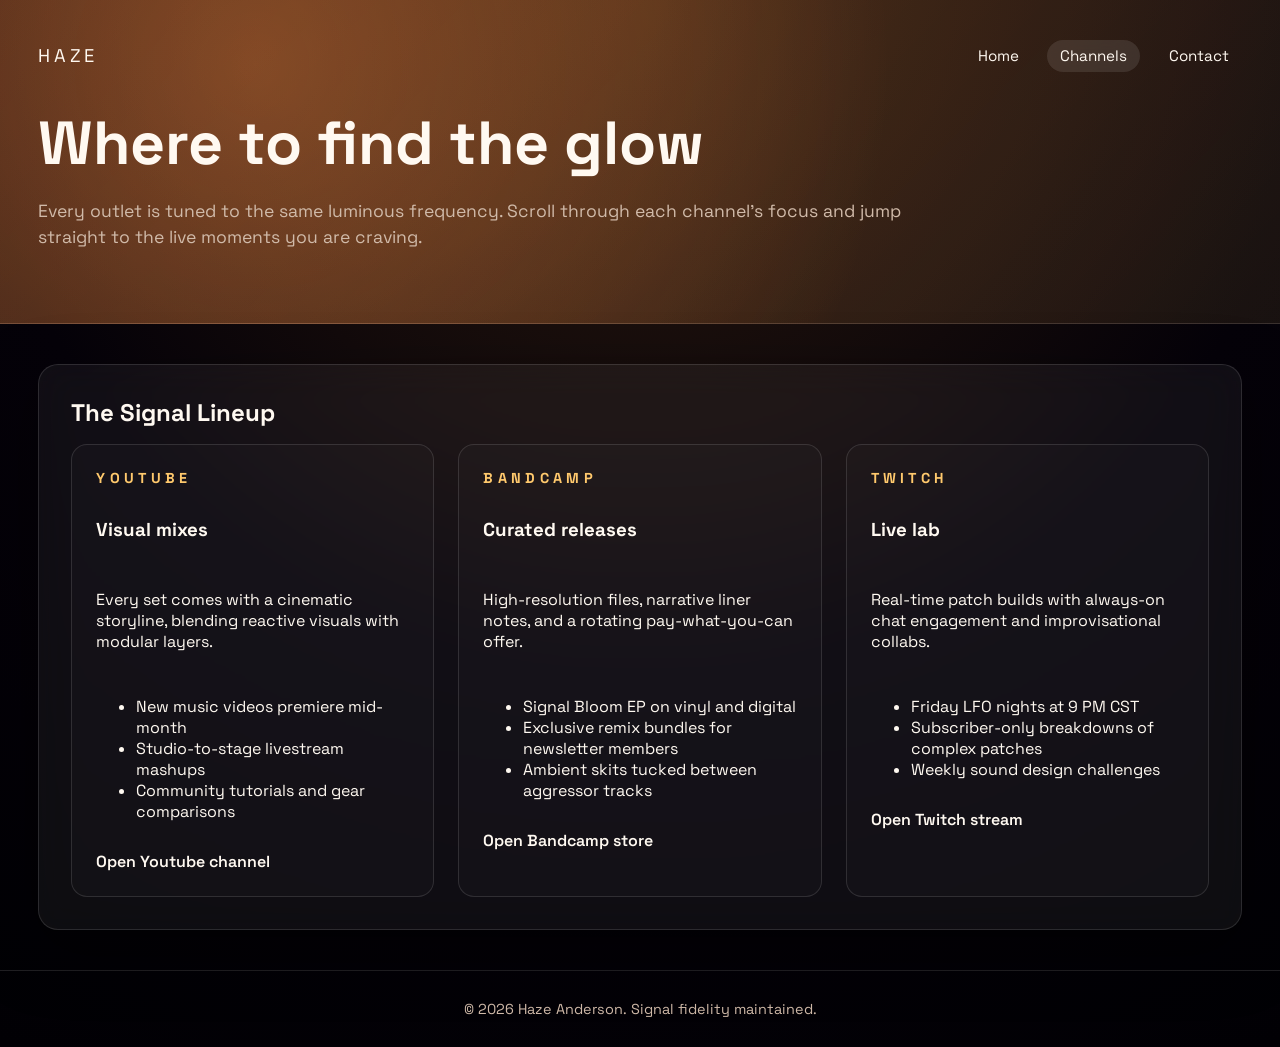
==== channels.html @ f81eba56 "init" ====
<!DOCTYPE html>
<html lang="en">
  <head>
    <meta charset="UTF-8" />
    <meta name="viewport" content="width=device-width, initial-scale=1" />
    <title>Channels | Haze Anderson</title>
    <link rel="preconnect" href="https://fonts.googleapis.com" />
    <link rel="preconnect" href="https://fonts.gstatic.com" crossorigin />
    <link
      href="https://fonts.googleapis.com/css2?family=Space+Grotesk:wght@400;500;600;700&display=swap"
      rel="stylesheet"
    />
    <link rel="stylesheet" href="assets/css/style.css" />
  </head>
  <body data-page="channels">
    <div class="page-shell">
      <header class="hero">
        <nav class="site-nav">
          <span class="brand">HAZE</span>
          <div class="nav-links">
            <a href="index.html" data-page="index">Home</a>
            <a href="channels.html" data-page="channels">Channels</a>
            <a href="contact.html" data-page="contact">Contact</a>
          </div>
        </nav>
        <div class="hero-content">
          <h1 class="hero-title">Where to find the glow</h1>
          <p class="hero-subtitle">
            Every outlet is tuned to the same luminous frequency. Scroll through each channel's focus
            and jump straight to the live moments you are craving.
          </p>
        </div>
      </header>
      <main>
        <section class="section-panel">
          <h2>The Signal Lineup</h2>
          <div class="channel-grid">
            <article class="channel-card">
              <strong>Youtube</strong>
              <h3>Visual mixes</h3>
              <p>Every set comes with a cinematic storyline, blending reactive visuals with modular layers.</p>
              <ul>
                <li>New music videos premiere mid-month</li>
                <li>Studio-to-stage livestream mashups</li>
                <li>Community tutorials and gear comparisons</li>
              </ul>
              <a href="https://www.youtube.com/hazeanderson" target="_blank" rel="noreferrer">Open Youtube channel</a>
            </article>
            <article class="channel-card">
              <strong>Bandcamp</strong>
              <h3>Curated releases</h3>
              <p>High-resolution files, narrative liner notes, and a rotating pay-what-you-can offer.</p>
              <ul>
                <li>Signal Bloom EP on vinyl and digital</li>
                <li>Exclusive remix bundles for newsletter members</li>
                <li>Ambient skits tucked between aggressor tracks</li>
              </ul>
              <a href="https://hazeanderson.bandcamp.com" target="_blank" rel="noreferrer">Open Bandcamp store</a>
            </article>
            <article class="channel-card">
              <strong>Twitch</strong>
              <h3>Live lab</h3>
              <p>Real-time patch builds with always-on chat engagement and improvisational collabs.</p>
              <ul>
                <li>Friday LFO nights at 9 PM CST</li>
                <li>Subscriber-only breakdowns of complex patches</li>
                <li>Weekly sound design challenges</li>
              </ul>
              <a href="https://www.twitch.tv/hazeanderson" target="_blank" rel="noreferrer">Open Twitch stream</a>
            </article>
          </div>
        </section>
      </main>
      <footer class="footer">
        <p>© 2026 Haze Anderson. Signal fidelity maintained.</p>
      </footer>
    </div>
    <script src="assets/js/main.js" defer></script>
  </body>
</html>
---- assets/css/style.css ----
:root {
  --ink: #fff9f1;
  --muted: #d0baa9;
  --bg: #020209;
  --surface: rgba(255, 255, 255, 0.05);
  --accent: #ff8c42;
  --accent-alt: #ffc96d;
  --border: rgba(255, 255, 255, 0.12);
}

* {
  box-sizing: border-box;
}

body {
  margin: 0;
  font-family: 'Space Grotesk', 'Poppins', system-ui, sans-serif;
  background: var(--bg);
  color: var(--ink);
  min-height: 100vh;
}

img {
  max-width: 100%;
  display: block;
}

a {
  color: inherit;
  text-decoration: none;
}

body {
  background: radial-gradient(circle at top, #2c1a0f 0%, #050209 55%, #010004 100%);
}

.page-shell {
  min-height: 100vh;
  display: flex;
  flex-direction: column;
}

.hero {
  padding: 2.5rem clamp(1.5rem, 3vw, 3rem) 3rem;
  background:
    linear-gradient(135deg, rgba(255, 140, 66, 0.22), rgba(255, 201, 109, 0.08)),
    radial-gradient(circle at 20% 20%, rgba(255, 140, 66, 0.35), transparent 60%);
  border-bottom: 1px solid var(--border);
}

.site-nav {
  display: flex;
  justify-content: space-between;
  align-items: center;
  margin-bottom: 2rem;
}

.site-nav .brand {
  font-size: 1.15rem;
  letter-spacing: 0.2em;
  text-transform: uppercase;
}

.site-nav .nav-links {
  display: flex;
  gap: 1rem;
}

.site-nav .nav-links a {
  padding: 0.4rem 0.8rem;
  border-radius: 999px;
  font-size: 0.95rem;
  transition: background 0.2s ease;
}

.site-nav .nav-links a.active,
.site-nav .nav-links a:hover {
  background: rgba(255, 255, 255, 0.1);
  backdrop-filter: blur(12px);
}

.hero-content {
  max-width: 880px;
}

.hero-title {
  font-size: clamp(2.4rem, 6vw, 3.8rem);
  margin: 0;
}

.hero-subtitle {
  color: var(--muted);
  font-size: 1.1rem;
  margin: 1rem 0 1.5rem;
  line-height: 1.5;
}

.cta-group {
  display: flex;
  flex-wrap: wrap;
  gap: 0.8rem;
}

.cta-group a,
.cta-group button {
  border: none;
  border-radius: 999px;
  padding: 0.9rem 1.6rem;
  font-size: 0.95rem;
  cursor: pointer;
  color: var(--ink);
  transition: transform 0.2s ease;
  background: linear-gradient(135deg, var(--accent), var(--accent-alt));
  box-shadow: 0 14px 40px rgba(255, 140, 66, 0.35);
}

.cta-group a:hover,
.cta-group button:hover {
  transform: translateY(-2px);
}

main {
  flex: 1;
  padding: 2.5rem clamp(1.5rem, 3vw, 3rem);
  display: flex;
  flex-direction: column;
  gap: 2.5rem;
}

.section-panel {
  background: var(--surface);
  border: 1px solid var(--border);
  border-radius: 1.25rem;
  padding: 2rem;
  backdrop-filter: blur(18px);
  box-shadow: 0 20px 60px rgba(0, 0, 0, 0.5);
}

.section-panel h2 {
  margin-top: 0;
  margin-bottom: 1rem;
}

.feature-grid {
  display: grid;
  grid-template-columns: repeat(auto-fit, minmax(240px, 1fr));
  gap: 1rem;
}

.feature-card {
  border: 1px solid var(--border);
  padding: 1.5rem;
  border-radius: 1rem;
  background: rgba(255, 255, 255, 0.02);
}

.feature-card h3 {
  margin-top: 0;
  margin-bottom: 0.5rem;
}

.feature-card p {
  margin: 0;
  color: var(--muted);
}

.channels-preview {
  display: grid;
  grid-template-columns: repeat(auto-fit, minmax(220px, 1fr));
  gap: 1rem;
}

.channel-grid {
  display: grid;
  grid-template-columns: repeat(auto-fit, minmax(240px, 1fr));
  gap: 1.5rem;
}

.channel-card {
  background: rgba(255, 255, 255, 0.02);
  border: 1px solid var(--border);
  border-radius: 1rem;
  padding: 1.5rem;
  display: flex;
  flex-direction: column;
  gap: 0.8rem;
}

.channel-card strong {
  font-size: 0.9rem;
  display: inline-block;
  text-transform: uppercase;
  letter-spacing: 0.3em;
  color: var(--accent-alt);
}

.channel-card a {
  font-weight: 600;
}

.vco-panel {
  display: flex;
  flex-direction: column;
  gap: 1.5rem;
}

.vco-grid {
  display: grid;
  grid-template-columns: repeat(auto-fit, minmax(280px, 1fr));
  gap: 1.5rem;
}

.vco-column {
  background: rgba(255, 255, 255, 0.02);
  border: 1px solid var(--border);
  border-radius: 1rem;
  padding: 1.5rem;
}

.vco-column h3 {
  margin-top: 0;
  margin-bottom: 1rem;
}

.vco-controls {
  display: grid;
  grid-template-columns: repeat(auto-fit, minmax(220px, 1fr));
  gap: 1rem;
}

.control {
  display: flex;
  flex-direction: column;
  gap: 0.3rem;
}

.control label {
  font-size: 0.85rem;
  color: var(--muted);
}

.control input[type='range'] {
  accent-color: var(--accent);
}

.wave-buttons {
  display: flex;
  flex-wrap: wrap;
  gap: 0.5rem;
}

.wave-buttons button {
  flex: 1;
  min-width: 120px;
  border: 1px solid var(--border);
  background: transparent;
  padding: 0.8rem 1rem;
  border-radius: 0.8rem;
  color: var(--ink);
  cursor: pointer;
  transition: border-color 0.2s ease, transform 0.2s ease;
}

.wave-buttons button.active {
  border-color: var(--accent);
  background: rgba(255, 140, 66, 0.2);
  transform: translateY(-2px);
}

.lfo-row {
  display: flex;
  align-items: center;
  justify-content: space-between;
  gap: 0.5rem;
}

.contact-grid {
  display: grid;
  grid-template-columns: repeat(auto-fit, minmax(250px, 1fr));
  gap: 1.5rem;
}

.contact-card,
.contact-form {
  background: rgba(255, 255, 255, 0.02);
  border: 1px solid var(--border);
  border-radius: 1rem;
  padding: 1.5rem;
}

.contact-card p,
.contact-card li {
  color: var(--muted);
  margin-bottom: 0.5rem;
}

.form-control {
  display: flex;
  flex-direction: column;
  gap: 0.3rem;
}

.form-control input,
.form-control textarea,
.form-control select {
  background: rgba(255, 255, 255, 0.03);
  border: 1px solid var(--border);
  border-radius: 0.8rem;
  padding: 0.8rem 1rem;
  color: var(--ink);
  font-family: inherit;
}

.form-control textarea {
  min-height: 120px;
  resize: vertical;
}

.form-control button {
  margin-top: 0.5rem;
  border: none;
  border-radius: 0.8rem;
  padding: 0.9rem 1rem;
  background: linear-gradient(135deg, var(--accent), var(--accent-alt));
  color: #05050b;
  font-weight: 700;
  cursor: pointer;
}

.footer {
  padding: 1.8rem clamp(1.5rem, 3vw, 3rem);
  text-align: center;
  border-top: 1px solid var(--border);
}

.footer p {
  margin: 0;
  color: var(--muted);
  font-size: 0.9rem;
}

@media (max-width: 640px) {
  .site-nav {
    flex-direction: column;
    gap: 1rem;
  }

  .cta-group {
    flex-direction: column;
  }
}
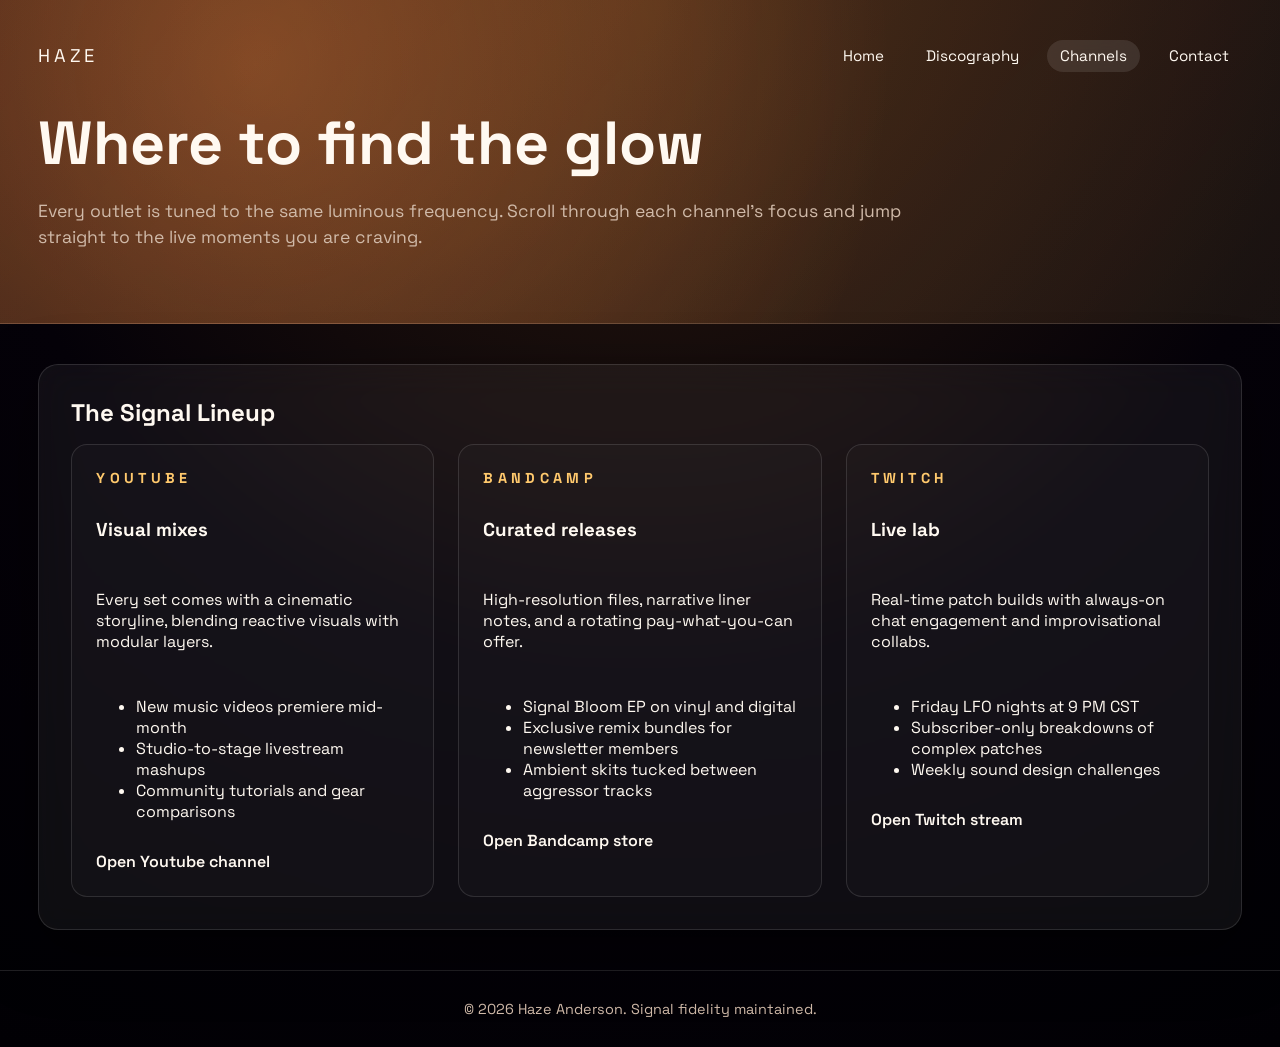
==== commit 2a253058: "added disco page" ====
--- a/channels.html
+++ b/channels.html
@@ -19,6 +19,7 @@
           <span class="brand">HAZE</span>
           <div class="nav-links">
             <a href="index.html" data-page="index">Home</a>
+            <a href="discography.html" data-page="discography">Discography</a>
             <a href="channels.html" data-page="channels">Channels</a>
             <a href="contact.html" data-page="contact">Contact</a>
           </div>
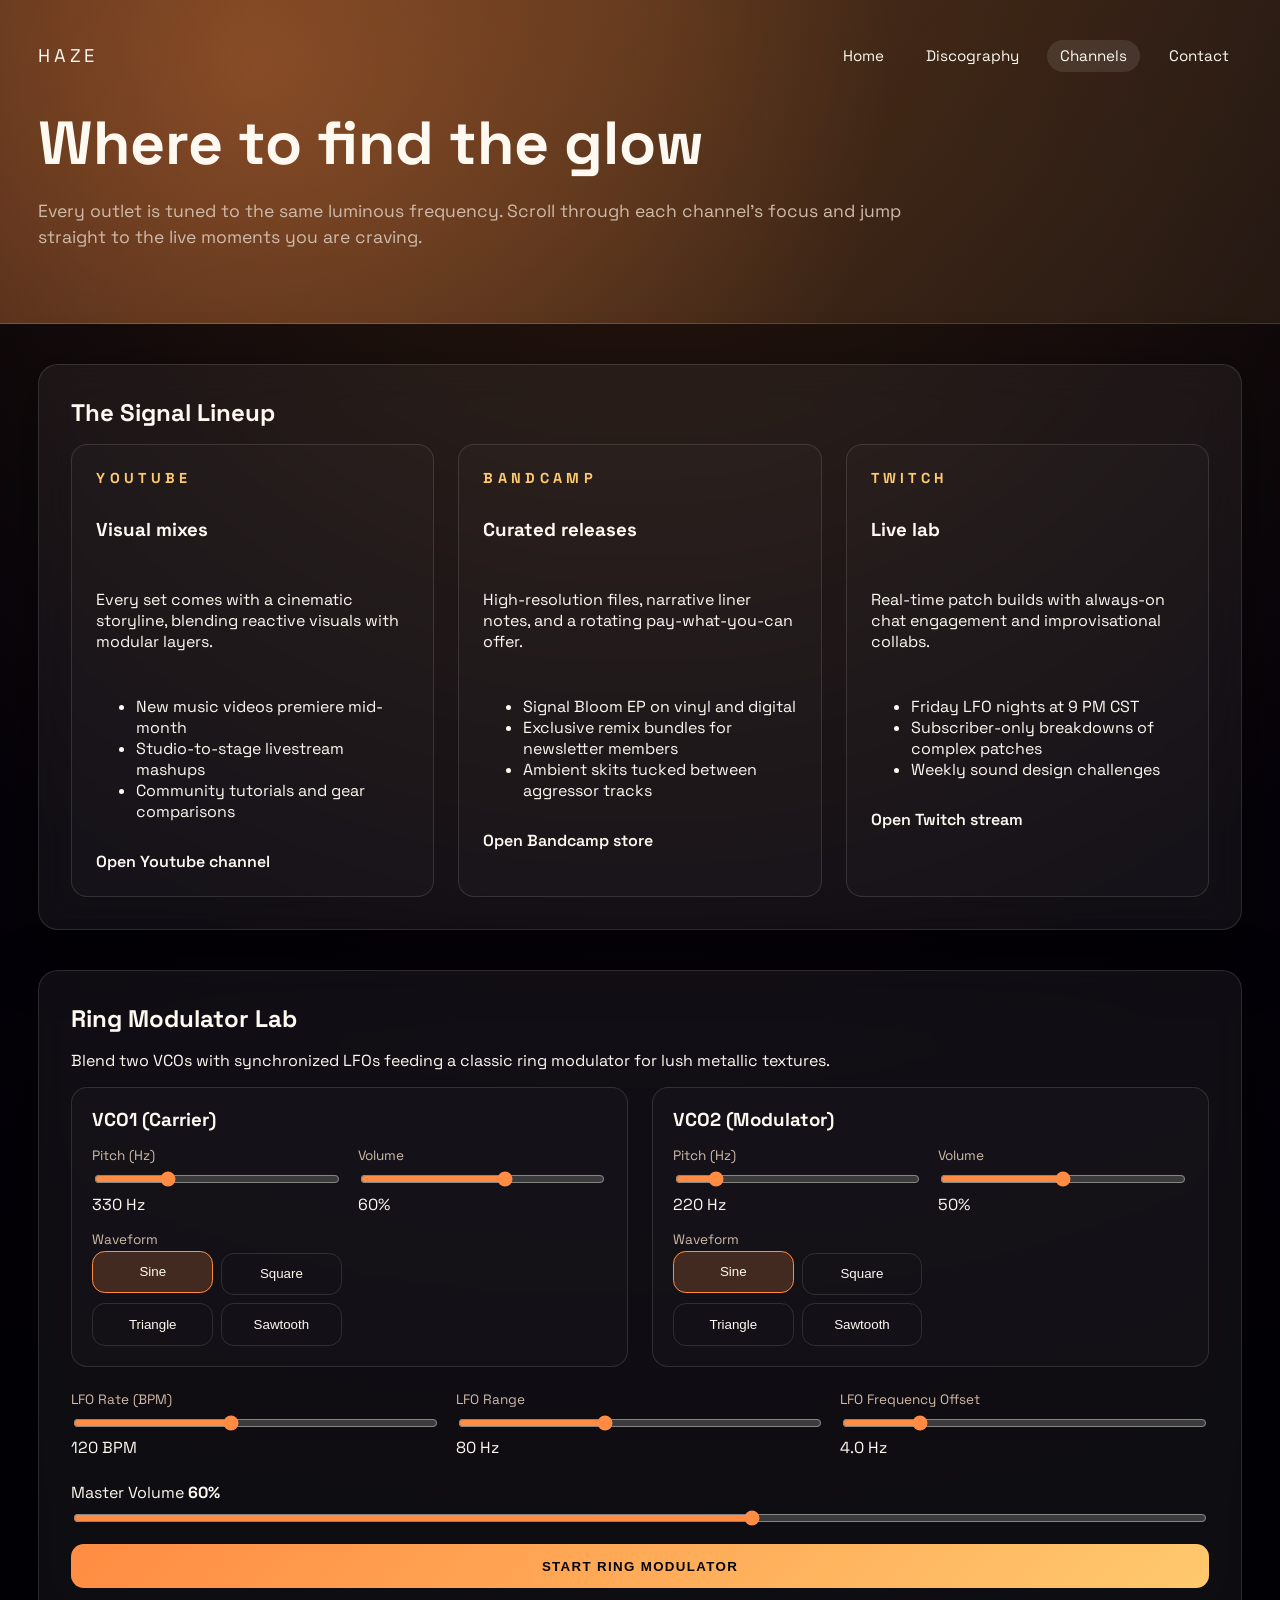
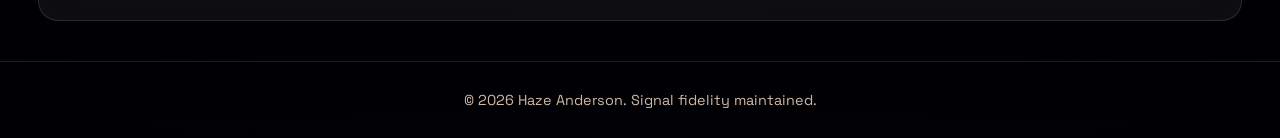
==== commit 882ee29b: "added ring mod" ====
--- a/channels.html
+++ b/channels.html
@@ -71,11 +71,90 @@
             </article>
           </div>
         </section>
+        <section class="section-panel ring-panel">
+          <h2>Ring Modulator Lab</h2>
+          <p>Blend two VCOs with synchronized LFOs feeding a classic ring modulator for lush metallic textures.</p>
+          <div class="ring-grid">
+            <div class="ring-column">
+              <h3>VCO1 (Carrier)</h3>
+              <div class="vco-controls">
+                <div class="control">
+                  <label for="ring-vco1-pitch">Pitch (Hz)</label>
+                  <input id="ring-vco1-pitch" type="range" min="110" max="880" value="330" />
+                  <span id="ring-vco1-pitch-value">330 Hz</span>
+                </div>
+                <div class="control">
+                  <label for="ring-vco1-volume">Volume</label>
+                  <input id="ring-vco1-volume" type="range" min="0" max="1" step="0.01" value="0.6" />
+                  <span id="ring-vco1-volume-value">60%</span>
+                </div>
+                <div class="control">
+                  <label>Waveform</label>
+                  <div class="wave-buttons" role="group" aria-label="Ring VCO1 waveform" data-wave-group="ring-vco1">
+                    <button type="button" data-wave="sine" class="active">Sine</button>
+                    <button type="button" data-wave="square">Square</button>
+                    <button type="button" data-wave="triangle">Triangle</button>
+                    <button type="button" data-wave="sawtooth">Sawtooth</button>
+                  </div>
+                </div>
+              </div>
+            </div>
+            <div class="ring-column">
+              <h3>VCO2 (Modulator)</h3>
+              <div class="vco-controls">
+                <div class="control">
+                  <label for="ring-vco2-pitch">Pitch (Hz)</label>
+                  <input id="ring-vco2-pitch" type="range" min="110" max="880" value="220" />
+                  <span id="ring-vco2-pitch-value">220 Hz</span>
+                </div>
+                <div class="control">
+                  <label for="ring-vco2-volume">Volume</label>
+                  <input id="ring-vco2-volume" type="range" min="0" max="1" step="0.01" value="0.5" />
+                  <span id="ring-vco2-volume-value">50%</span>
+                </div>
+                <div class="control">
+                  <label>Waveform</label>
+                  <div class="wave-buttons" role="group" aria-label="Ring VCO2 waveform" data-wave-group="ring-vco2">
+                    <button type="button" data-wave="sine" class="active">Sine</button>
+                    <button type="button" data-wave="square">Square</button>
+                    <button type="button" data-wave="triangle">Triangle</button>
+                    <button type="button" data-wave="sawtooth">Sawtooth</button>
+                  </div>
+                </div>
+              </div>
+            </div>
+          </div>
+          <div class="ring-lfo-controls">
+            <div class="control">
+              <label for="ring-lfo-rate">LFO Rate (BPM)</label>
+              <input id="ring-lfo-rate" type="range" min="30" max="240" value="120" />
+              <span id="ring-lfo-rate-value">120 BPM</span>
+            </div>
+            <div class="control">
+              <label for="ring-lfo-range">LFO Range</label>
+              <input id="ring-lfo-range" type="range" min="0" max="200" value="80" />
+              <span id="ring-lfo-range-value">80 Hz</span>
+            </div>
+            <div class="control">
+              <label for="ring-lfo-frequency">LFO Frequency Offset</label>
+              <input id="ring-lfo-frequency" type="range" min="0" max="10" step="0.1" value="2" />
+              <span id="ring-lfo-frequency-value">2.0 Hz</span>
+            </div>
+          </div>
+          <div class="ring-master">
+            <label class="control">
+              <span>Master Volume <strong id="ring-master-volume-value">60%</strong></span>
+              <input id="ring-master-volume" type="range" min="0" max="100" value="60" />
+            </label>
+            <button id="ring-start" class="vco-start">Start Ring Modulator</button>
+          </div>
+        </section>
       </main>
       <footer class="footer">
         <p>© 2026 Haze Anderson. Signal fidelity maintained.</p>
       </footer>
     </div>
-    <script src="assets/js/main.js" defer></script>
+    <script src="assets/js/ring-modulator.js?v=1" defer></script>
+    <script src="assets/js/main.js?v=1" defer></script>
   </body>
 </html>
--- a/assets/css/style.css
+++ b/assets/css/style.css
@@ -136,6 +136,45 @@
   box-shadow: 0 20px 60px rgba(0, 0, 0, 0.5);
 }
 
+.ring-panel .ring-grid {
+  display: grid;
+  grid-template-columns: repeat(auto-fit, minmax(260px, 1fr));
+  gap: 1.5rem;
+  margin-top: 1rem;
+}
+
+.ring-column {
+  background: rgba(255, 255, 255, 0.02);
+  border: 1px solid var(--border);
+  border-radius: 1rem;
+  padding: 1.25rem;
+}
+
+.ring-column h3 {
+  margin-top: 0;
+  margin-bottom: 1rem;
+}
+
+.ring-lfo-controls {
+  margin-top: 1.5rem;
+  display: grid;
+  grid-template-columns: repeat(auto-fit, minmax(180px, 1fr));
+  gap: 1rem;
+}
+
+.ring-master {
+  margin-top: 1.5rem;
+  display: flex;
+  flex-wrap: wrap;
+  gap: 1rem;
+  align-items: center;
+}
+
+.ring-master .control {
+  flex: 1;
+  min-width: 220px;
+}
+
 .section-panel h2 {
   margin-top: 0;
   margin-bottom: 1rem;
@@ -226,6 +265,29 @@
   display: grid;
   grid-template-columns: repeat(auto-fit, minmax(220px, 1fr));
   gap: 1rem;
+}
+
+.vco-start-wrapper {
+  margin-top: 1.5rem;
+}
+
+.vco-sync-wrapper {
+  margin-top: 0.75rem;
+  display: flex;
+  justify-content: center;
+}
+
+.vco-start {
+  width: 100%;
+  border: none;
+  border-radius: 0.8rem;
+  padding: 0.9rem 1.2rem;
+  background: linear-gradient(135deg, var(--accent), var(--accent-alt));
+  color: #05050b;
+  font-weight: 700;
+  cursor: pointer;
+  text-transform: uppercase;
+  letter-spacing: 0.1em;
 }
 
 .control {
@@ -339,6 +401,111 @@
   font-size: 0.9rem;
 }
 
+.drum-section-head {
+  display: flex;
+  justify-content: space-between;
+  align-items: flex-end;
+  gap: 1.5rem;
+  flex-wrap: wrap;
+}
+
+.drum-controls {
+  display: flex;
+  align-items: center;
+  gap: 1rem;
+  flex-wrap: wrap;
+}
+
+.drum-controls .control span {
+  font-size: 0.85rem;
+  letter-spacing: 0.1em;
+  text-transform: uppercase;
+  color: var(--muted);
+  display: block;
+  margin-bottom: 0.35rem;
+}
+
+.drum-controls input[type='range'] {
+  width: 180px;
+  accent-color: var(--accent);
+}
+
+.drum-start {
+  border: none;
+  border-radius: 0.8rem;
+  padding: 0.9rem 1.4rem;
+  background: linear-gradient(135deg, var(--accent), var(--accent-alt));
+  color: #05050b;
+  font-weight: 700;
+  text-transform: uppercase;
+  letter-spacing: 0.15em;
+  cursor: pointer;
+  transition: transform 0.2s ease;
+}
+
+.drum-start:hover {
+  transform: translateY(-2px);
+}
+
+.drum-grid-wrapper {
+  margin-top: 1.5rem;
+  display: grid;
+  grid-template-columns: auto 1fr;
+  column-gap: 0.8rem;
+  align-items: stretch;
+}
+
+.drum-track-labels {
+  display: grid;
+  grid-template-rows: repeat(6, 48px);
+  gap: 0;
+  font-size: 0.9rem;
+  letter-spacing: 0.1em;
+  text-transform: uppercase;
+  color: var(--muted);
+  justify-items: end;
+}
+
+.drum-track-labels span {
+  display: flex;
+  align-items: center;
+  justify-content: flex-end;
+  padding-right: 0.4rem;
+}
+
+.drum-grid {
+  flex: 1;
+  display: grid;
+  grid-template-columns: repeat(16, minmax(44px, 1fr));
+  grid-template-rows: repeat(6, 48px);
+  gap: 0.35rem;
+}
+
+.drum-cell {
+  border: 1px solid var(--border);
+  border-radius: 0.75rem;
+  background: rgba(255, 255, 255, 0.02);
+  cursor: pointer;
+  transition: background 0.2s ease, box-shadow 0.2s ease;
+}
+
+.drum-cell.selected {
+  background: linear-gradient(135deg, rgba(255, 140, 66, 0.25), rgba(255, 140, 66, 0.08));
+}
+
+.drum-cell.quarter-cell {
+  border-color: rgba(255, 140, 66, 0.35);
+}
+
+.drum-cell.playing-column {
+  box-shadow: 0 0 0 2px rgba(255, 140, 66, 0.4);
+}
+
+.drum-cell:focus-visible {
+  outline: 2px solid var(--accent);
+  outline-offset: 3px;
+}
+
 @media (max-width: 640px) {
   .site-nav {
     flex-direction: column;
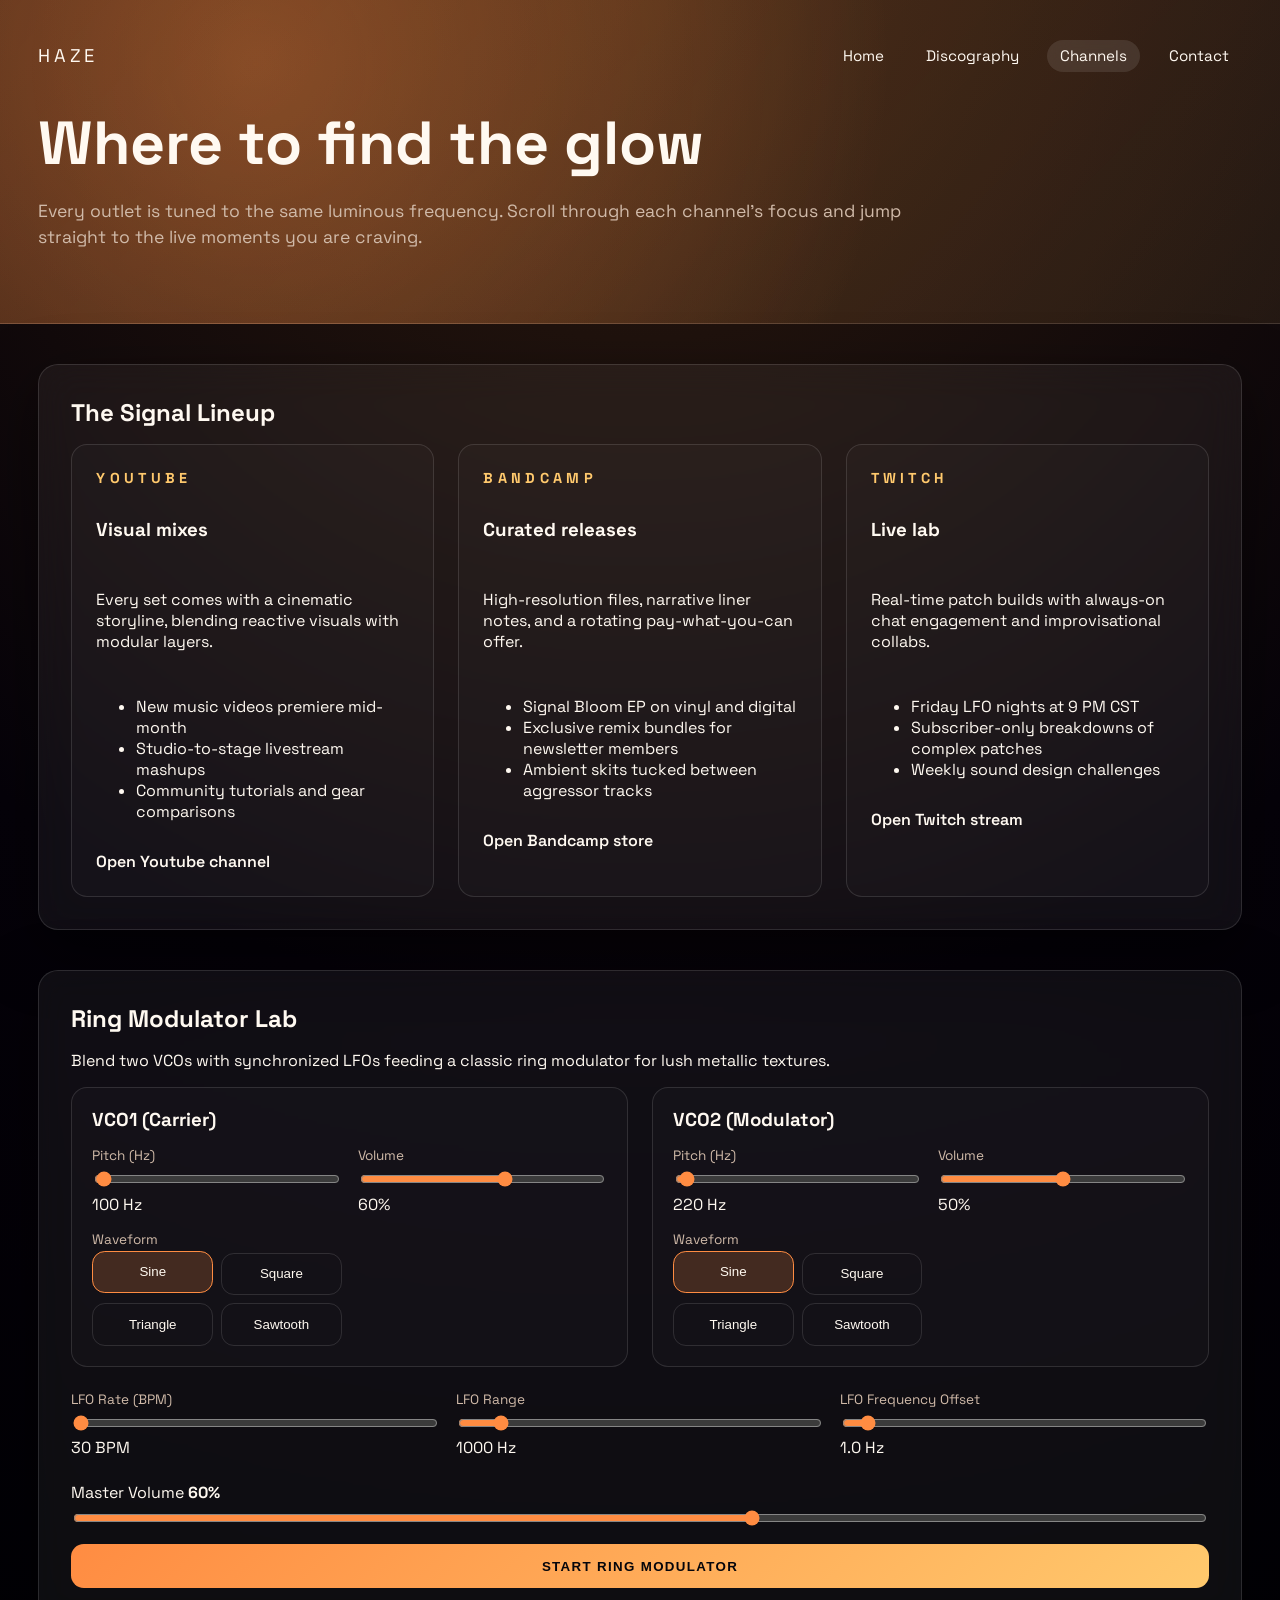
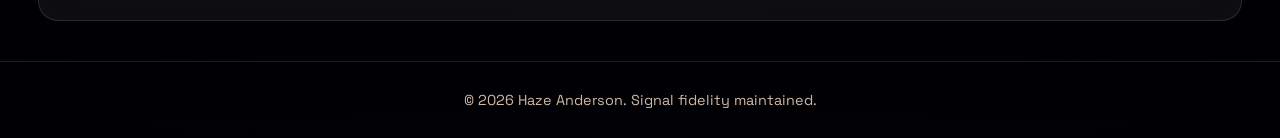
==== commit 7e61494c: "updated thresholds" ====
--- a/channels.html
+++ b/channels.html
@@ -80,8 +80,8 @@
               <div class="vco-controls">
                 <div class="control">
                   <label for="ring-vco1-pitch">Pitch (Hz)</label>
-                  <input id="ring-vco1-pitch" type="range" min="110" max="880" value="330" />
-                  <span id="ring-vco1-pitch-value">330 Hz</span>
+                  <input id="ring-vco1-pitch" type="range" min="40" max="10000" value="100" />
+                  <span id="ring-vco1-pitch-value">100 Hz</span>
                 </div>
                 <div class="control">
                   <label for="ring-vco1-volume">Volume</label>
@@ -104,7 +104,7 @@
               <div class="vco-controls">
                 <div class="control">
                   <label for="ring-vco2-pitch">Pitch (Hz)</label>
-                  <input id="ring-vco2-pitch" type="range" min="110" max="880" value="220" />
+                  <input id="ring-vco2-pitch" type="range" min="40" max="10000" value="220" />
                   <span id="ring-vco2-pitch-value">220 Hz</span>
                 </div>
                 <div class="control">
@@ -127,18 +127,18 @@
           <div class="ring-lfo-controls">
             <div class="control">
               <label for="ring-lfo-rate">LFO Rate (BPM)</label>
-              <input id="ring-lfo-rate" type="range" min="30" max="240" value="120" />
-              <span id="ring-lfo-rate-value">120 BPM</span>
+              <input id="ring-lfo-rate" type="range" min="30" max="240" value="30" />
+              <span id="ring-lfo-rate-value">30 BPM</span>
             </div>
             <div class="control">
               <label for="ring-lfo-range">LFO Range</label>
-              <input id="ring-lfo-range" type="range" min="0" max="200" value="80" />
-              <span id="ring-lfo-range-value">80 Hz</span>
+              <input id="ring-lfo-range" type="range" min="0" max="10000" value="1000" />
+              <span id="ring-lfo-range-value">1000 Hz</span>
             </div>
             <div class="control">
               <label for="ring-lfo-frequency">LFO Frequency Offset</label>
-              <input id="ring-lfo-frequency" type="range" min="0" max="10" step="0.1" value="2" />
-              <span id="ring-lfo-frequency-value">2.0 Hz</span>
+              <input id="ring-lfo-frequency" type="range" min="0" max="10" step="0.1" value="0.5" />
+              <span id="ring-lfo-frequency-value">0.5 Hz</span>
             </div>
           </div>
           <div class="ring-master">
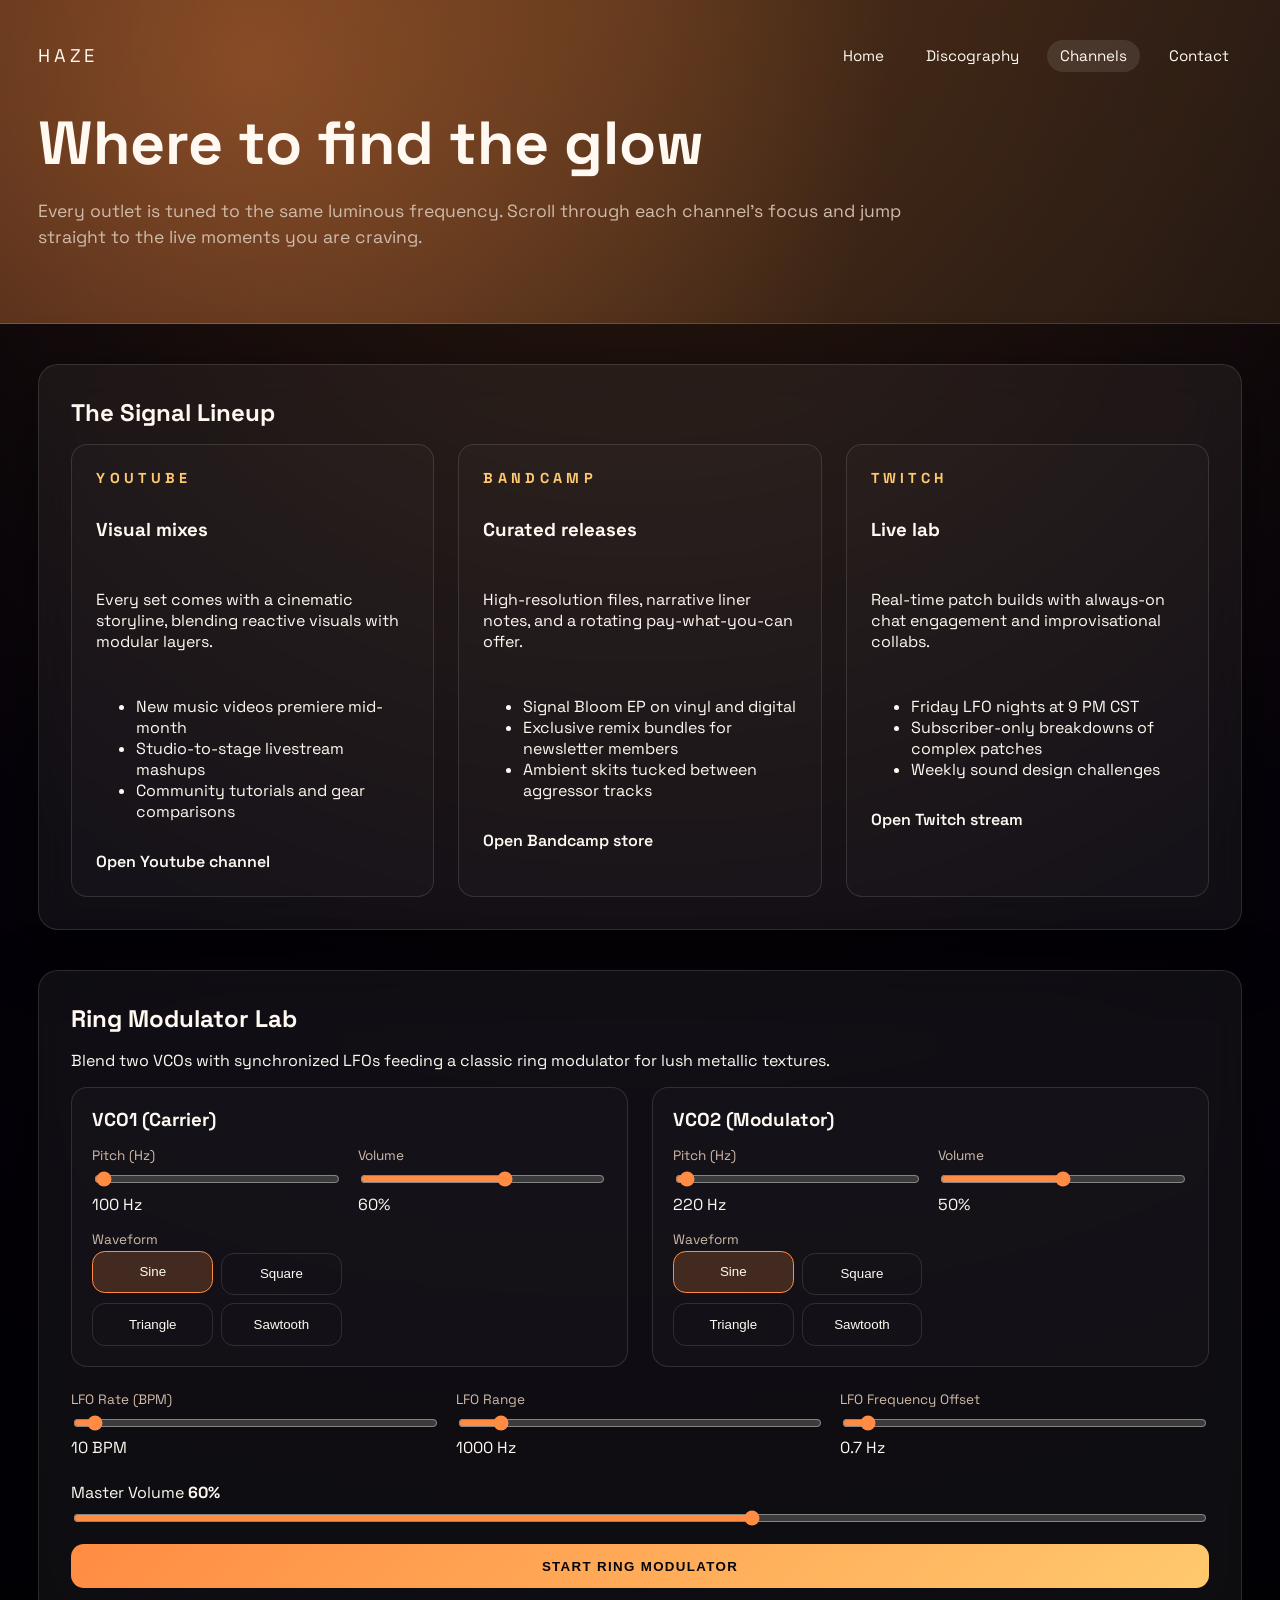
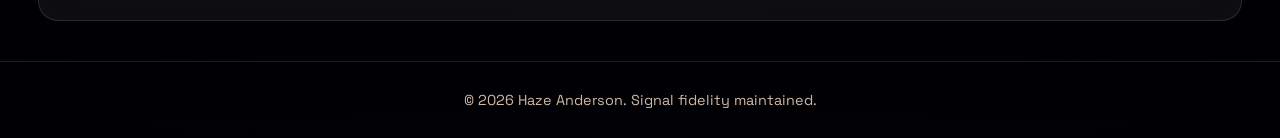
==== commit 0b420fcc: "adjust lfo rate" ====
--- a/channels.html
+++ b/channels.html
@@ -10,7 +10,7 @@
       href="https://fonts.googleapis.com/css2?family=Space+Grotesk:wght@400;500;600;700&display=swap"
       rel="stylesheet"
     />
-    <link rel="stylesheet" href="assets/css/style.css" />
+    <link rel="stylesheet" href="assets/css/style.css?v=1" />
   </head>
   <body data-page="channels">
     <div class="page-shell">
@@ -127,7 +127,7 @@
           <div class="ring-lfo-controls">
             <div class="control">
               <label for="ring-lfo-rate">LFO Rate (BPM)</label>
-              <input id="ring-lfo-rate" type="range" min="30" max="240" value="30" />
+              <input id="ring-lfo-rate" type="range" min="1" max="240" value="10" />
               <span id="ring-lfo-rate-value">30 BPM</span>
             </div>
             <div class="control">
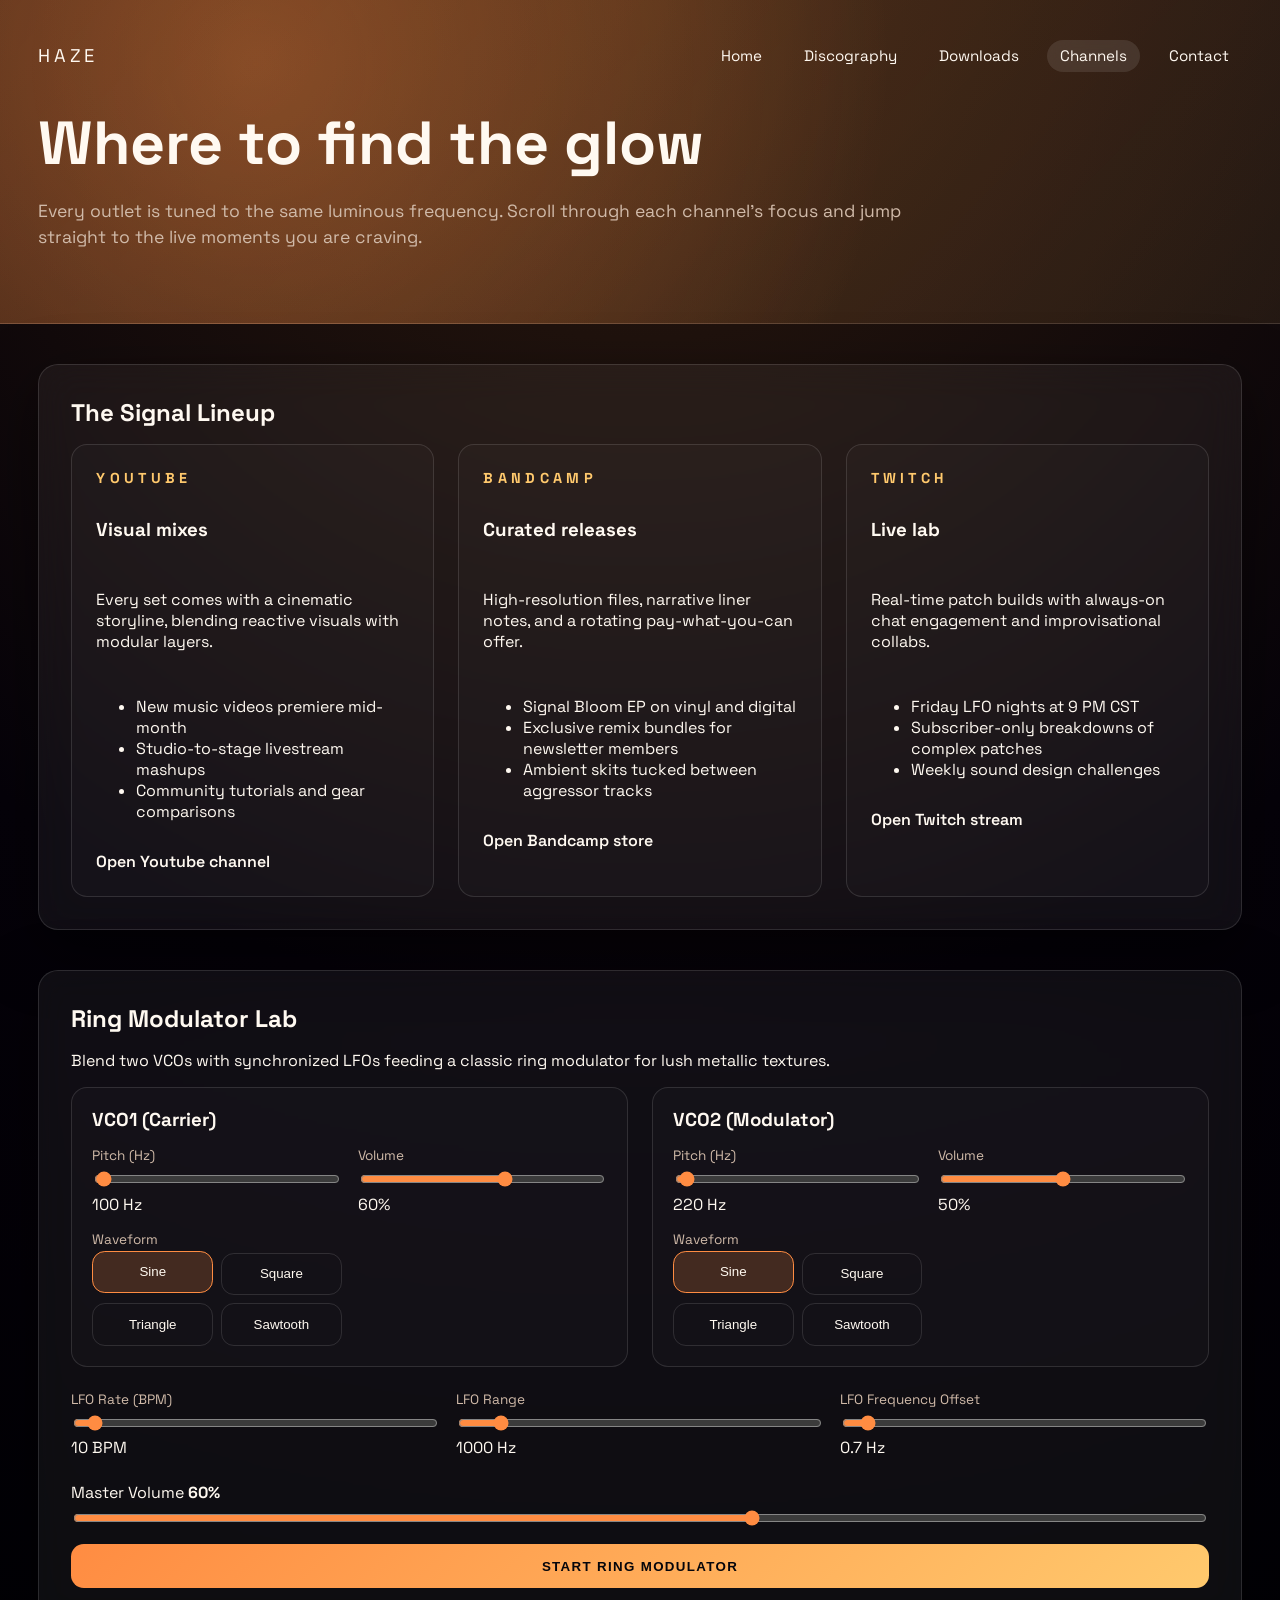
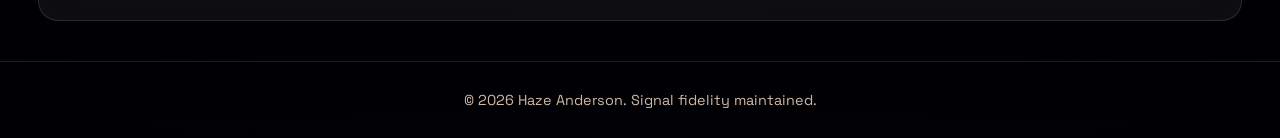
==== commit 3c8a8d8f: "added downloads" ====
--- a/channels.html
+++ b/channels.html
@@ -20,6 +20,7 @@
           <div class="nav-links">
             <a href="index.html" data-page="index">Home</a>
             <a href="discography.html" data-page="discography">Discography</a>
+            <a href="downloads.html" data-page="downloads">Downloads</a>
             <a href="channels.html" data-page="channels">Channels</a>
             <a href="contact.html" data-page="contact">Contact</a>
           </div>
--- a/assets/css/style.css
+++ b/assets/css/style.css
@@ -136,6 +136,150 @@
   box-shadow: 0 20px 60px rgba(0, 0, 0, 0.5);
 }
 
+.downloads-hero {
+  display: flex;
+  gap: 1.5rem;
+  flex-wrap: wrap;
+  align-items: center;
+  justify-content: space-between;
+}
+
+.download-hero-copy {
+  max-width: 640px;
+}
+
+.download-hero-stats {
+  min-width: 220px;
+  display: grid;
+  gap: 0.4rem;
+  text-transform: uppercase;
+  letter-spacing: 0.25em;
+  font-size: 0.75rem;
+  color: var(--muted);
+}
+
+.download-grid {
+  margin-top: 1.5rem;
+  display: grid;
+  grid-template-columns: repeat(auto-fit, minmax(280px, 1fr));
+  gap: 1.25rem;
+}
+
+.download-card {
+  border: 1px solid var(--border);
+  border-radius: 1rem;
+  background: rgba(255, 255, 255, 0.02);
+  display: flex;
+  flex-direction: column;
+  gap: 1rem;
+  padding: 1.25rem;
+}
+
+.download-card-media img {
+  width: 100%;
+  border-radius: 0.9rem;
+  display: block;
+}
+
+.download-card-body h3 {
+  margin-top: 0;
+  margin-bottom: 0.4rem;
+}
+
+.download-card-body ul {
+  margin: 0;
+  padding-left: 1.25rem;
+  color: var(--muted);
+  font-size: 0.9rem;
+  line-height: 1.5;
+}
+
+.download-card-body ul li {
+  margin-bottom: 0.35rem;
+}
+
+.download-card-meta {
+  margin-top: 0.75rem;
+  display: flex;
+  flex-wrap: wrap;
+  gap: 0.75rem 1.5rem;
+  font-size: 0.8rem;
+  letter-spacing: 0.1em;
+  text-transform: uppercase;
+  color: var(--muted);
+}
+
+.download-link {
+  display: inline-flex;
+  align-items: center;
+  justify-content: center;
+  padding: 0.8rem 1.4rem;
+  border-radius: 999px;
+  background: linear-gradient(135deg, var(--accent), var(--accent-alt));
+  color: #05050b;
+  font-weight: 700;
+  text-transform: uppercase;
+  letter-spacing: 0.1em;
+  transition: transform 0.2s ease;
+  margin-top: 0.5rem;
+}
+
+.download-link:hover {
+  transform: translateY(-2px);
+}
+
+.product-hero-grid {
+  display: grid;
+  grid-template-columns: repeat(auto-fit, minmax(260px, 1fr));
+  gap: 1.5rem;
+  align-items: center;
+}
+
+.product-hero-media {
+  display: grid;
+  gap: 0.8rem;
+}
+
+.product-hero-media img {
+  width: 100%;
+  border-radius: 1rem;
+  border: 1px solid var(--border);
+}
+
+.detail-gallery {
+  display: grid;
+  grid-template-columns: repeat(auto-fit, minmax(240px, 1fr));
+  gap: 1rem;
+}
+
+.detail-gallery figure {
+  margin: 0;
+}
+
+.detail-gallery img {
+  width: 100%;
+  border-radius: 1rem;
+  border: 1px solid var(--border);
+}
+
+.video-embed {
+  margin-top: 1rem;
+  position: relative;
+  padding-bottom: 56.25%;
+  height: 0;
+  overflow: hidden;
+  border-radius: 1rem;
+  border: 1px solid var(--border);
+}
+
+.video-embed iframe {
+  position: absolute;
+  width: 100%;
+  height: 100%;
+  top: 0;
+  left: 0;
+}
+
 .ring-panel .ring-grid {
   display: grid;
   grid-template-columns: repeat(auto-fit, minmax(260px, 1fr));
@@ -191,6 +335,81 @@
   padding: 1.5rem;
   border-radius: 1rem;
   background: rgba(255, 255, 255, 0.02);
+  display: block;
+}
+
+.feature-card:hover,
+.feature-card:focus-visible {
+  transform: translateY(-6px);
+  border-color: rgba(255, 140, 66, 0.7);
+  box-shadow: 0 20px 35px rgba(255, 140, 66, 0.25);
+}
+
+.feature-card img {
+  transition: transform 0.3s ease;
+}
+
+.feature-card:hover img,
+.feature-card:focus-visible img {
+  transform: scale(1.04);
+}
+
+.feature-badge {
+  position: absolute;
+  top: 1.25rem;
+  right: 1.25rem;
+  background: rgba(255, 140, 66, 0.9);
+  color: #05050b;
+  font-weight: 700;
+  letter-spacing: 0.2em;
+  text-transform: uppercase;
+  padding: 0.25rem 0.9rem;
+  border-radius: 999px;
+  font-size: 0.65rem;
+  transition: transform 0.3s ease, background 0.3s ease;
+}
+
+.feature-card {
+  position: relative;
+}
+
+.feature-card:hover .feature-badge,
+.feature-card:focus-within .feature-badge {
+  background: rgba(255, 140, 66, 1);
+  transform: translateY(-2px);
+  animation: badgePulse 1.2s ease-in-out infinite;
+}
+
+.feature-badge::after {
+  content: attr(data-hover);
+  position: absolute;
+  top: 120%;
+  right: 50%;
+  transform: translate(50%, 0) scale(0.9);
+  background: rgba(5, 5, 11, 0.95);
+  color: var(--ink);
+  letter-spacing: 0.2em;
+  font-size: 0.6rem;
+  padding: 0.2rem 0.8rem;
+  border-radius: 999px;
+  opacity: 0;
+  pointer-events: none;
+  transition: opacity 0.2s ease, transform 0.2s ease;
+}
+
+.feature-card:hover .feature-badge::after,
+.feature-card:focus-within .feature-badge::after {
+  opacity: 1;
+  transform: translate(50%, 4px) scale(1);
+}
+
+@keyframes badgePulse {
+  0%, 100% {
+    transform: translateY(-2px) scale(1);
+  }
+  50% {
+    transform: translateY(-4px) scale(1.02);
+  }
 }
 
 .feature-card h3 {
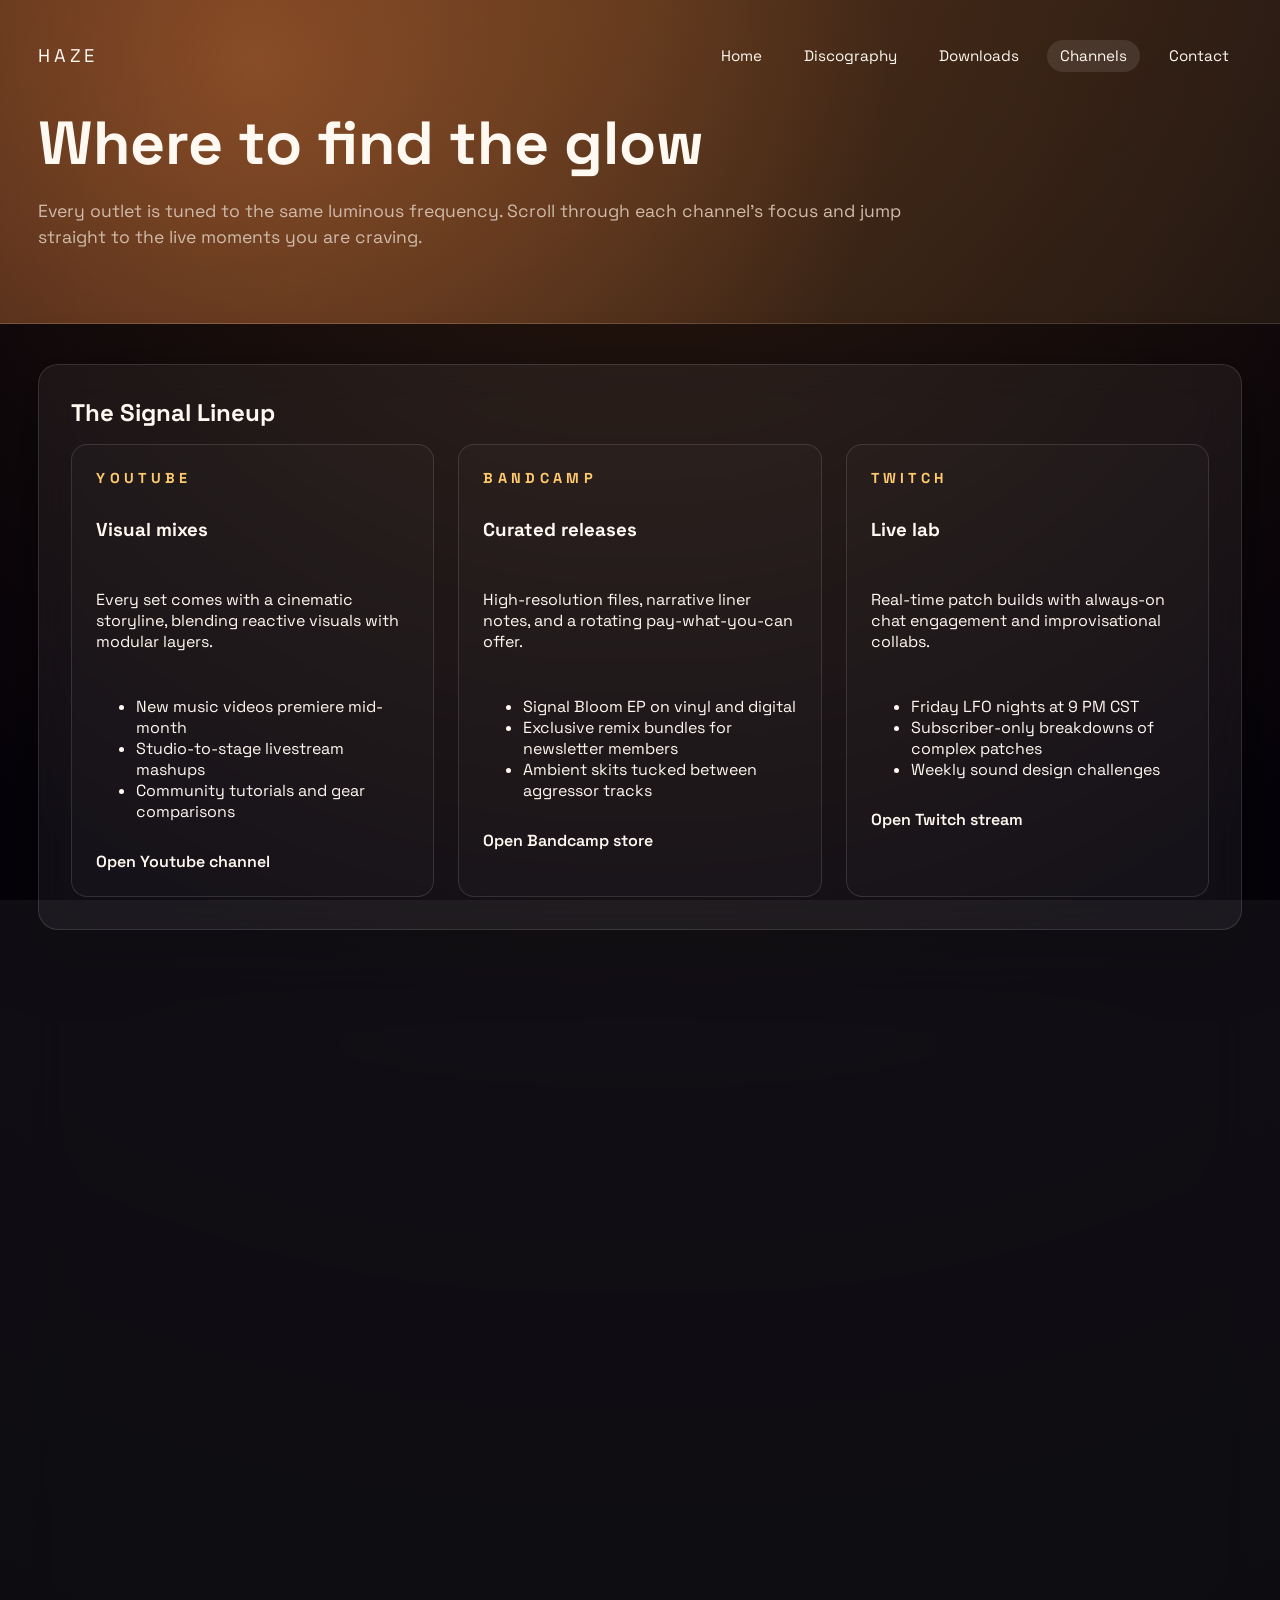
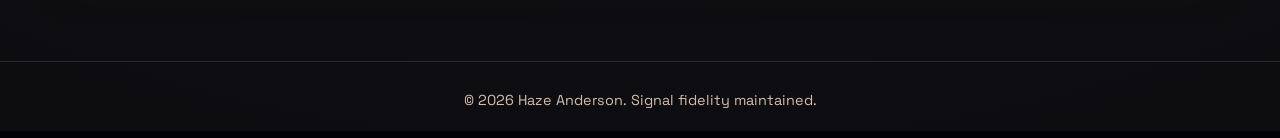
==== commit b2dbfe97: "added favicon" ====
--- a/channels.html
+++ b/channels.html
@@ -11,6 +11,7 @@
       rel="stylesheet"
     />
     <link rel="stylesheet" href="assets/css/style.css?v=1" />
+    <link rel="icon" type="image/png" href="assets/images/favicon.png" />
   </head>
   <body data-page="channels">
     <div class="page-shell">
--- a/assets/css/style.css
+++ b/assets/css/style.css
@@ -260,6 +260,7 @@
   width: 100%;
   border-radius: 1rem;
   border: 1px solid var(--border);
+  cursor: zoom-in;
 }
 
 .video-embed {
@@ -278,6 +279,45 @@
   height: 100%;
   top: 0;
   left: 0;
+}
+
+.image-modal {
+  position: fixed;
+  inset: 0;
+  background: rgba(2, 2, 9, 0.75);
+  display: none;
+  align-items: center;
+  justify-content: center;
+  padding: 1.5rem;
+  z-index: 999;
+}
+
+.image-modal.active {
+  display: flex;
+}
+
+.image-modal-inner {
+  max-width: 90%;
+  max-height: 90%;
+  border-radius: 1rem;
+  overflow: hidden;
+  box-shadow: 0 30px 60px rgba(0, 0, 0, 0.8);
+  animation: modalPop 0.3s ease;
+}
+
+.image-modal-inner img {
+  width: 100%;
+  height: 100%;
+  object-fit: contain;
+}
+
+@keyframes modalPop {
+  from {
+    transform: scale(0.8);
+  }
+  to {
+    transform: scale(1);
+  }
 }
 
 .ring-panel .ring-grid {
